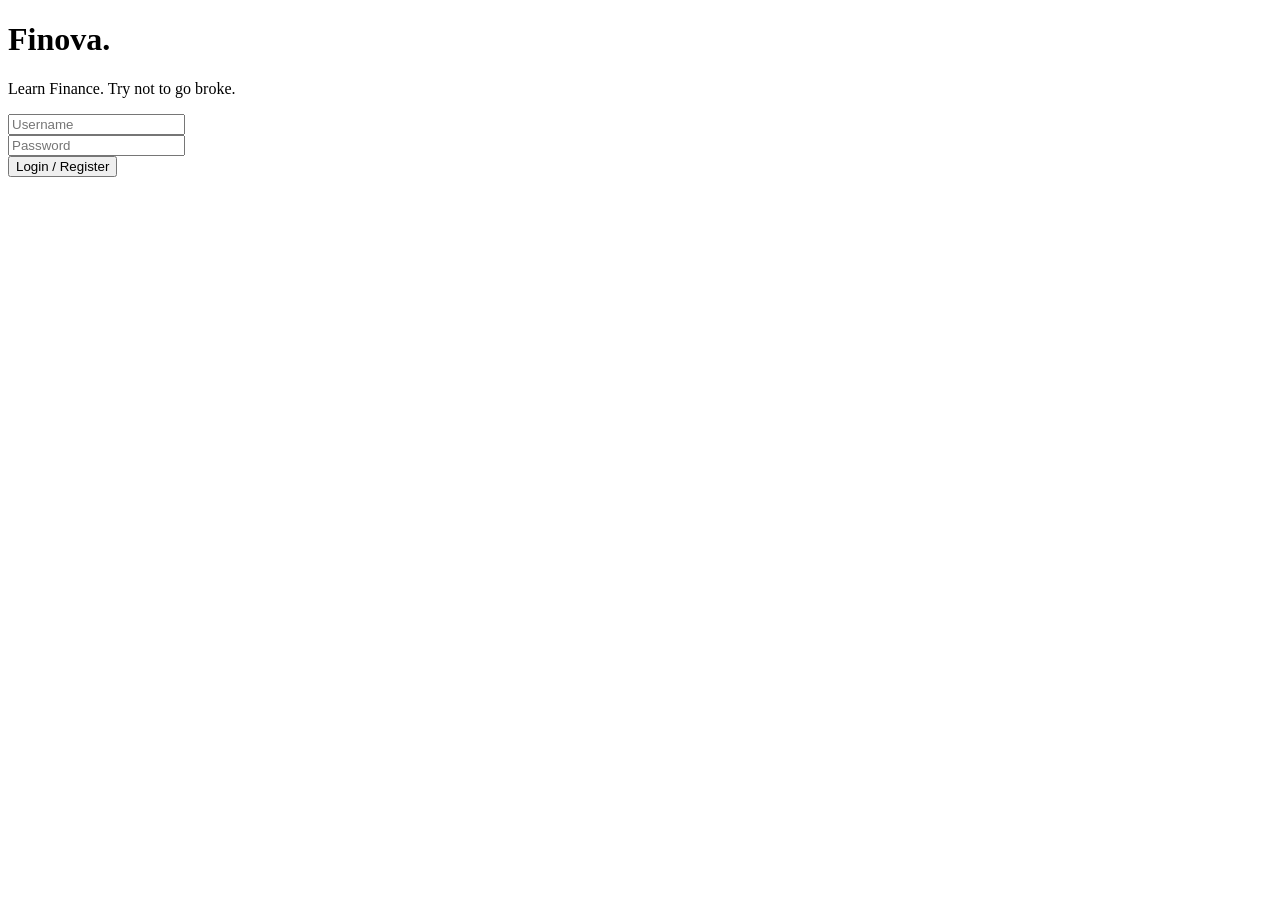
==== frontend/index.html @ f02d7ad5 "First commit" ====
<!DOCTYPE html>
<html lang="en">
<head>
    <meta charset="UTF-8">
    <meta name="viewport" content="width=device-width, initial-scale=1.0">
    <title>Finova - Login</title>
    <link rel="stylesheet" href="/static/css/style.css">
</head>
<body class="center-content">
    <div class="card login-card">
        <h1>Finova.</h1>
        <p>Learn Finance. Try not to go broke.</p>
        <div class="form-group">
            <input type="text" id="username" placeholder="Username" required>
        </div>
        <div class="form-group">
            <input type="password" id="password" placeholder="Password" required>
        </div>
        <div id="login-error" class="error-msg"></div>
        <button class="btn btn-primary w-100" onclick="login()">Login / Register</button>
    </div>

    <script src="/static/js/auth.js"></script>
</body>
</html>
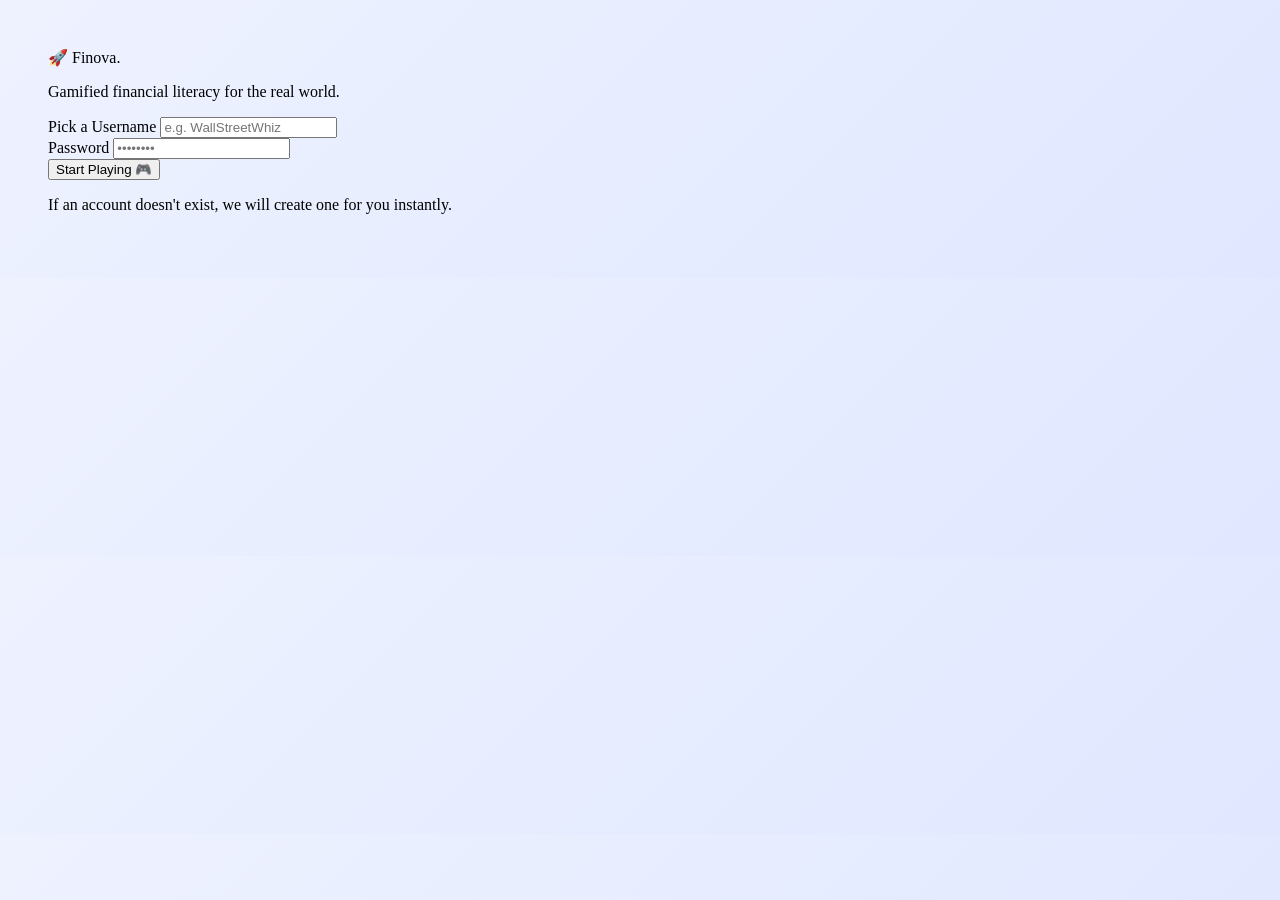
==== commit 613c6742: "add more modules" ====
--- a/frontend/index.html
+++ b/frontend/index.html
@@ -3,21 +3,40 @@
 <head>
     <meta charset="UTF-8">
     <meta name="viewport" content="width=device-width, initial-scale=1.0">
-    <title>Finova - Login</title>
+    <title>Finova - Learn Finance</title>
     <link rel="stylesheet" href="/static/css/style.css">
+    <style>
+        body {
+            background: linear-gradient(135deg, #EEF2FF 0%, #E0E7FF 100%);
+        }
+        .login-card {
+            border-top: 4px solid var(--primary);
+            box-shadow: var(--shadow-lg);
+            border-radius: 12px;
+            padding: 2.5rem;
+            max-width: 420px;
+        }
+    </style>
 </head>
 <body class="center-content">
-    <div class="card login-card">
-        <h1>Finova.</h1>
-        <p>Learn Finance. Try not to go broke.</p>
+    
+    <div class="card login-card animate-fade-in">
+        <div class="logo justify-center mb-2" style="margin-bottom: 0.5rem; justify-content: center;">🚀 Finova.</div>
+        <p class="text-center text-secondary mb-6 text-sm">Gamified financial literacy for the real world.</p>
+        
         <div class="form-group">
-            <input type="text" id="username" placeholder="Username" required>
+            <label class="form-label" for="username">Pick a Username</label>
+            <input type="text" id="username" placeholder="e.g. WallStreetWhiz" required>
         </div>
-        <div class="form-group">
-            <input type="password" id="password" placeholder="Password" required>
+        <div class="form-group mb-6">
+            <label class="form-label" for="password">Password</label>
+            <input type="password" id="password" placeholder="••••••••" required>
         </div>
-        <div id="login-error" class="error-msg"></div>
-        <button class="btn btn-primary w-100" onclick="login()">Login / Register</button>
+        
+        <div id="login-error" class="error-msg text-center font-medium"></div>
+        <button class="btn btn-primary w-100" onclick="login()">Start Playing 🎮</button>
+        
+        <p class="text-xs text-secondary text-center mt-4">If an account doesn't exist, we will create one for you instantly.</p>
     </div>
 
     <script src="/static/js/auth.js"></script>
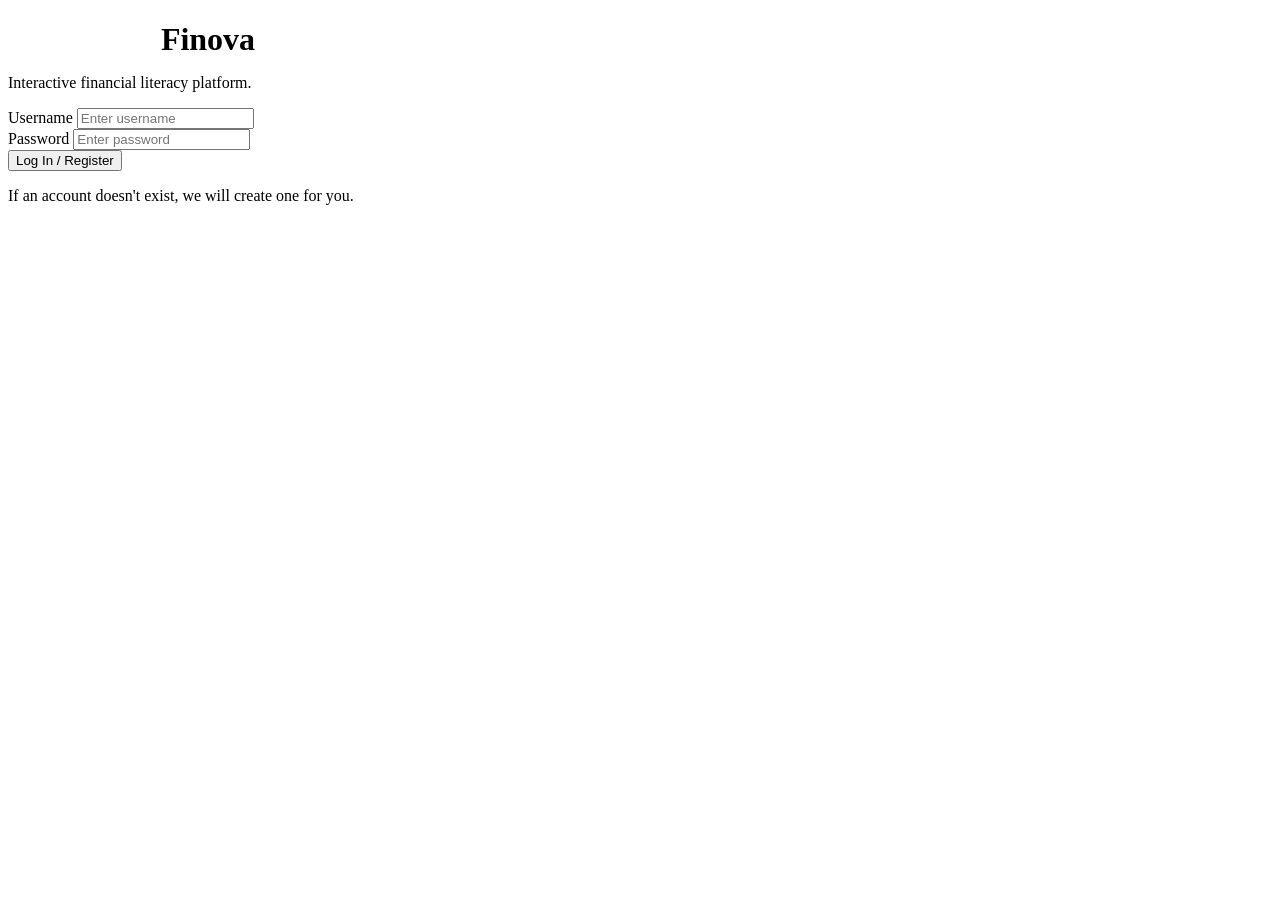
==== commit 6b1ec1a9: "better UI" ====
--- a/frontend/index.html
+++ b/frontend/index.html
@@ -6,37 +6,32 @@
     <title>Finova - Learn Finance</title>
     <link rel="stylesheet" href="/static/css/style.css">
     <style>
-        body {
-            background: linear-gradient(135deg, #EEF2FF 0%, #E0E7FF 100%);
-        }
         .login-card {
             border-top: 4px solid var(--primary);
-            box-shadow: var(--shadow-lg);
-            border-radius: 12px;
-            padding: 2.5rem;
-            max-width: 420px;
+            max-width: 400px;
+            width: 100%;
         }
     </style>
 </head>
 <body class="center-content">
     
-    <div class="card login-card animate-fade-in">
-        <div class="logo justify-center mb-2" style="margin-bottom: 0.5rem; justify-content: center;">🚀 Finova.</div>
-        <p class="text-center text-secondary mb-6 text-sm">Gamified financial literacy for the real world.</p>
+    <div class="card login-card">
+        <h1 class="logo justify-center mb-2" style="margin-bottom: 0.5rem; justify-content: center; text-align: center; color: var(--primary);">Finova</h1>
+        <p class="text-center text-secondary mb-6 text-sm">Interactive financial literacy platform.</p>
         
         <div class="form-group">
-            <label class="form-label" for="username">Pick a Username</label>
-            <input type="text" id="username" placeholder="e.g. WallStreetWhiz" required>
+            <label class="form-label" for="username">Username</label>
+            <input type="text" id="username" placeholder="Enter username" required>
         </div>
         <div class="form-group mb-6">
             <label class="form-label" for="password">Password</label>
-            <input type="password" id="password" placeholder="••••••••" required>
+            <input type="password" id="password" placeholder="Enter password" required>
         </div>
         
-        <div id="login-error" class="error-msg text-center font-medium"></div>
-        <button class="btn btn-primary w-100" onclick="login()">Start Playing 🎮</button>
+        <div id="login-error" class="text-danger text-center text-sm mb-4"></div>
+        <button class="btn btn-primary w-100" onclick="login()">Log In / Register</button>
         
-        <p class="text-xs text-secondary text-center mt-4">If an account doesn't exist, we will create one for you instantly.</p>
+        <p class="text-xs text-secondary text-center mt-4">If an account doesn't exist, we will create one for you.</p>
     </div>
 
     <script src="/static/js/auth.js"></script>
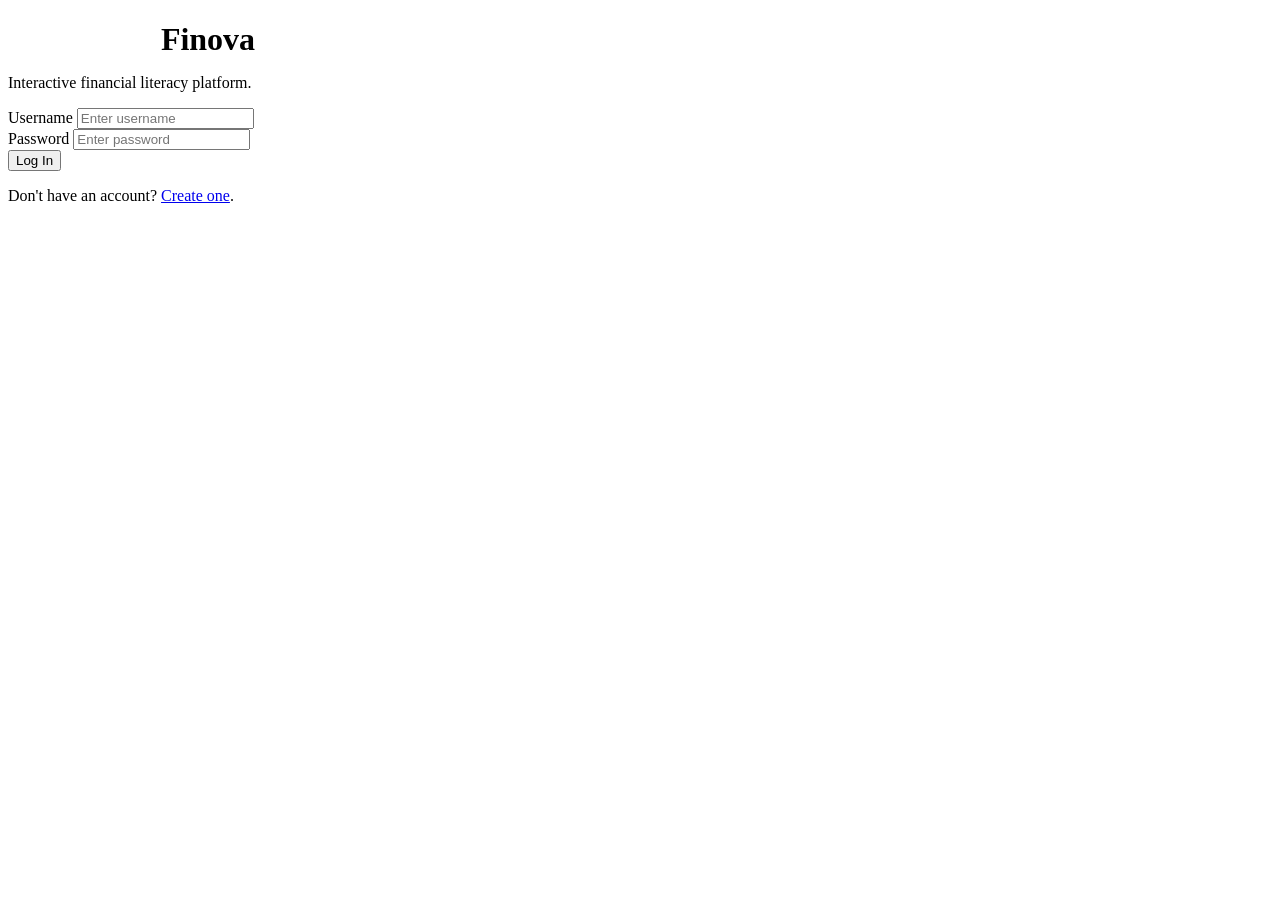
==== commit 7e858731: "Add new points" ====
--- a/frontend/index.html
+++ b/frontend/index.html
@@ -29,9 +29,11 @@
         </div>
         
         <div id="login-error" class="text-danger text-center text-sm mb-4"></div>
-        <button class="btn btn-primary w-100" onclick="login()">Log In / Register</button>
+        <button class="btn btn-primary w-100" onclick="login()">Log In</button>
         
-        <p class="text-xs text-secondary text-center mt-4">If an account doesn't exist, we will create one for you.</p>
+        <p class="text-xs text-secondary text-center mt-4">
+            Don't have an account? <a href="/register.html" class="text-primary-color font-bold">Create one</a>.
+        </p>
     </div>
 
     <script src="/static/js/auth.js"></script>
